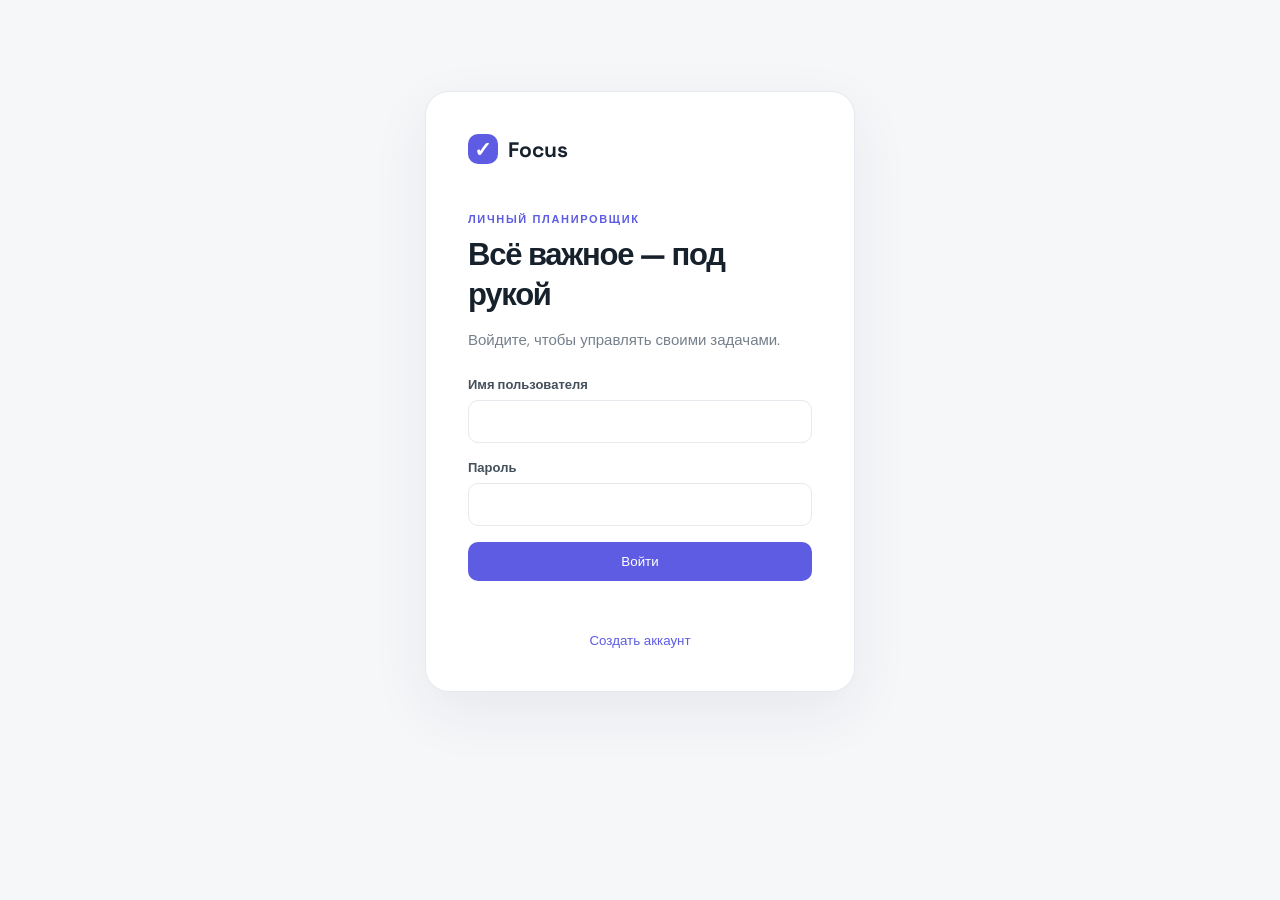
==== static/index.html @ 72bc014d "Add and integrate todo frontend" ====
<!doctype html>
<html lang="ru">
<head>
  <meta charset="UTF-8">
  <meta name="viewport" content="width=device-width, initial-scale=1">
  <title>Focus — задачи</title>
  <link rel="stylesheet" href="/static/styles.css">
</head>
<body>
  <main class="shell">
    <section id="auth-view" class="auth-card">
      <div class="brand"><span class="brand-mark">✓</span><span>Focus</span></div>
      <p class="eyebrow">личный планировщик</p>
      <h1 id="auth-title">Всё важное — под рукой</h1>
      <p class="muted" id="auth-subtitle">Войдите, чтобы управлять своими задачами.</p>
      <form id="auth-form" class="stack">
        <label>Имя пользователя<input id="auth-username" required autocomplete="username"></label>
        <label id="email-field" class="hidden">Email<input id="auth-email" type="email" autocomplete="email"></label>
        <label>Пароль<input id="auth-password" type="password" required minlength="3" autocomplete="current-password"></label>
        <button class="button primary" type="submit" id="auth-submit">Войти</button>
      </form>
      <p id="auth-error" class="error" role="alert"></p>
      <button class="link-button" id="auth-toggle" type="button">Создать аккаунт</button>
    </section>

    <section id="app-view" class="hidden">
      <header class="topbar">
        <div class="brand"><span class="brand-mark">✓</span><span>Focus</span></div>
        <div class="topbar-actions"><span id="user-name" class="user-name"></span><button id="logout" class="button ghost">Выйти</button></div>
      </header>
      <div class="app-grid">
        <section>
          <div class="page-heading">
            <div><p class="eyebrow">сегодня</p><h1>Мои задачи</h1></div>
            <button id="new-task" class="button primary">+ Новая задача</button>
          </div>
          <div class="stats"><div><strong id="total-count">0</strong><span>всего</span></div><div><strong id="open-count">0</strong><span>активных</span></div><div><strong id="done-count">0</strong><span>готово</span></div></div>
          <div class="toolbar"><div class="filters"><button class="filter active" data-filter="all">Все</button><button class="filter" data-filter="open">Активные</button><button class="filter" data-filter="done">Готовые</button></div><input id="search" class="search" type="search" placeholder="Поиск задач"></div>
          <p id="list-message" class="muted center"></p>
          <div id="task-list" class="task-list"></div>
        </section>
        <aside id="editor" class="editor-card hidden">
          <div class="editor-heading"><h2 id="editor-title">Новая задача</h2><button id="close-editor" class="icon-button" aria-label="Закрыть">×</button></div>
          <form id="task-form" class="stack">
            <label>Название<input id="task-name" required minlength="3" maxlength="80"></label>
            <label>Описание<textarea id="task-description" required minlength="3" maxlength="25" rows="3"></textarea></label>
            <label>Важность <span id="importance-value">5</span><input id="task-importance" type="range" min="0" max="10" value="5"></label>
            <label>Метка<input id="task-tag" maxlength="15" placeholder="например, работа"></label>
            <label>Цвет метки<select id="task-color"><option value="BLUE">Синий</option><option value="GREEN">Зелёный</option><option value="RED">Красный</option><option value="WHITE">Белый</option></select></label>
            <label class="checkbox"><input id="task-done" type="checkbox"> Выполнено</label>
            <button class="button primary" type="submit">Сохранить</button>
          </form>
          <p id="task-error" class="error" role="alert"></p>
        </aside>
      </div>
    </section>
  </main>
  <div id="toast" class="toast" role="status"></div>
  <script src="/static/app.js"></script>
</body>
</html>
---- static/styles.css ----
@import url('https://fonts.googleapis.com/css2?family=DM+Sans:wght@400;500;600;700&family=Space+Grotesk:wght@500;600;700&display=swap');
:root{--ink:#17212b;--muted:#75808c;--line:#e6e9ed;--paper:#fff;--bg:#f6f7f9;--accent:#5d5ce2;--accent-dark:#4847c6;--green:#24966b;--red:#df6262;--shadow:0 20px 60px #25304d12}
*{box-sizing:border-box}body{margin:0;background:var(--bg);color:var(--ink);font:15px 'DM Sans',sans-serif}.shell{max-width:1180px;margin:auto;padding:28px 32px}.hidden{display:none!important}.brand{display:flex;align-items:center;gap:10px;font:700 21px 'Space Grotesk',sans-serif}.brand-mark{display:grid;place-items:center;width:30px;height:30px;border-radius:10px;background:var(--accent);color:white}.muted{color:var(--muted);line-height:1.55}.eyebrow{margin:0 0 8px;color:var(--accent);font-size:11px;font-weight:700;letter-spacing:.15em;text-transform:uppercase}h1,h2{font-family:'Space Grotesk',sans-serif;margin:0}h1{font-size:38px;letter-spacing:-.04em}h2{font-size:20px}.auth-card{width:min(430px,100%);margin:7vh auto;padding:42px;background:var(--paper);border:1px solid var(--line);border-radius:24px;box-shadow:var(--shadow)}.auth-card .brand{margin-bottom:48px}.auth-card h1{font-size:31px;margin:6px 0}.stack{display:grid;gap:16px;margin-top:24px}label{display:grid;gap:7px;color:#44505c;font-weight:600;font-size:13px}input,textarea,select{width:100%;border:1px solid var(--line);border-radius:10px;padding:12px 13px;background:#fff;color:var(--ink);font:inherit;outline:none}input:focus,textarea:focus,select:focus{border-color:var(--accent);box-shadow:0 0 0 3px #5d5ce21c}textarea{resize:vertical}.button{border:0;border-radius:10px;padding:12px 18px;font:600 14px inherit;cursor:pointer;transition:.2s}.button.primary{background:var(--accent);color:#fff}.button.primary:hover{background:var(--accent-dark);transform:translateY(-1px)}.button.ghost{background:#fff;border:1px solid var(--line);color:var(--muted)}.link-button{display:block;margin:20px auto 0;border:0;background:transparent;color:var(--accent);cursor:pointer;font:600 13px inherit}.error{min-height:18px;margin:13px 0 0;color:var(--red);font-size:13px}.topbar{display:flex;align-items:center;justify-content:space-between;border-bottom:1px solid var(--line);padding-bottom:22px}.topbar-actions{display:flex;align-items:center;gap:15px}.user-name{color:var(--muted);font-size:14px}.app-grid{display:grid;grid-template-columns:minmax(0,1fr) 320px;gap:30px;padding-top:48px}.page-heading{display:flex;align-items:end;justify-content:space-between;margin-bottom:30px}.stats{display:flex;gap:10px;margin-bottom:30px}.stats div{min-width:110px;padding:15px 18px;background:#fff;border:1px solid var(--line);border-radius:13px}.stats strong,.stats span{display:block}.stats strong{font:700 24px 'Space Grotesk'}.stats span{margin-top:3px;color:var(--muted);font-size:12px}.toolbar{display:flex;justify-content:space-between;align-items:center;gap:18px;margin-bottom:18px}.filters{display:flex;gap:5px}.filter{border:0;background:transparent;color:var(--muted);padding:8px 11px;border-radius:8px;cursor:pointer;font:500 13px inherit}.filter.active{background:#e8e8fd;color:var(--accent);font-weight:700}.search{max-width:220px;padding:9px 12px}.task-list{display:grid;gap:10px}.task{display:grid;grid-template-columns:auto 1fr auto;align-items:start;gap:13px;padding:17px 18px;background:#fff;border:1px solid var(--line);border-radius:14px;transition:.2s}.task:hover{box-shadow:0 8px 26px #25304d0b}.task-check{margin-top:3px;width:19px;height:19px;accent-color:var(--accent);cursor:pointer}.task.done .task-name{text-decoration:line-through;color:#9aa3ad}.task-name{font-weight:700}.task-description{margin:5px 0 9px;color:var(--muted);font-size:13px}.tag{display:inline-block;padding:3px 8px;border-radius:5px;background:#e8e8fd;color:var(--accent);font-size:11px;font-weight:700}.tag.RED{background:#fde7e7;color:#c25151}.tag.GREEN{background:#e3f6ed;color:#23865f}.tag.WHITE{background:#f0f1f3;color:#69727c}.task-actions{display:flex;gap:4px}.icon-button{border:0;background:transparent;color:var(--muted);font-size:20px;cursor:pointer;line-height:1;padding:4px 7px}.icon-button:hover{color:var(--accent)}.editor-card{height:max-content;padding:24px;background:#fff;border:1px solid var(--line);border-radius:18px;box-shadow:var(--shadow)}.editor-heading{display:flex;justify-content:space-between;align-items:center}.editor-card .stack{margin-top:23px}.checkbox{display:flex;align-items:center;grid-template-columns:auto 1fr;gap:9px}.checkbox input{width:auto}.center{text-align:center}.toast{position:fixed;right:24px;bottom:24px;background:#17212b;color:white;padding:13px 17px;border-radius:10px;opacity:0;transform:translateY(10px);transition:.25s;pointer-events:none}.toast.show{opacity:1;transform:none}@media(max-width:800px){.shell{padding:20px 16px}.app-grid{grid-template-columns:1fr;padding-top:30px}.editor-card{grid-row:1}.page-heading{align-items:start;gap:15px;flex-direction:column}h1{font-size:32px}.toolbar{align-items:start;flex-direction:column}.search{max-width:none}.stats{overflow:auto}.auth-card{margin:3vh auto;padding:30px 24px}.auth-card .brand{margin-bottom:35px}}
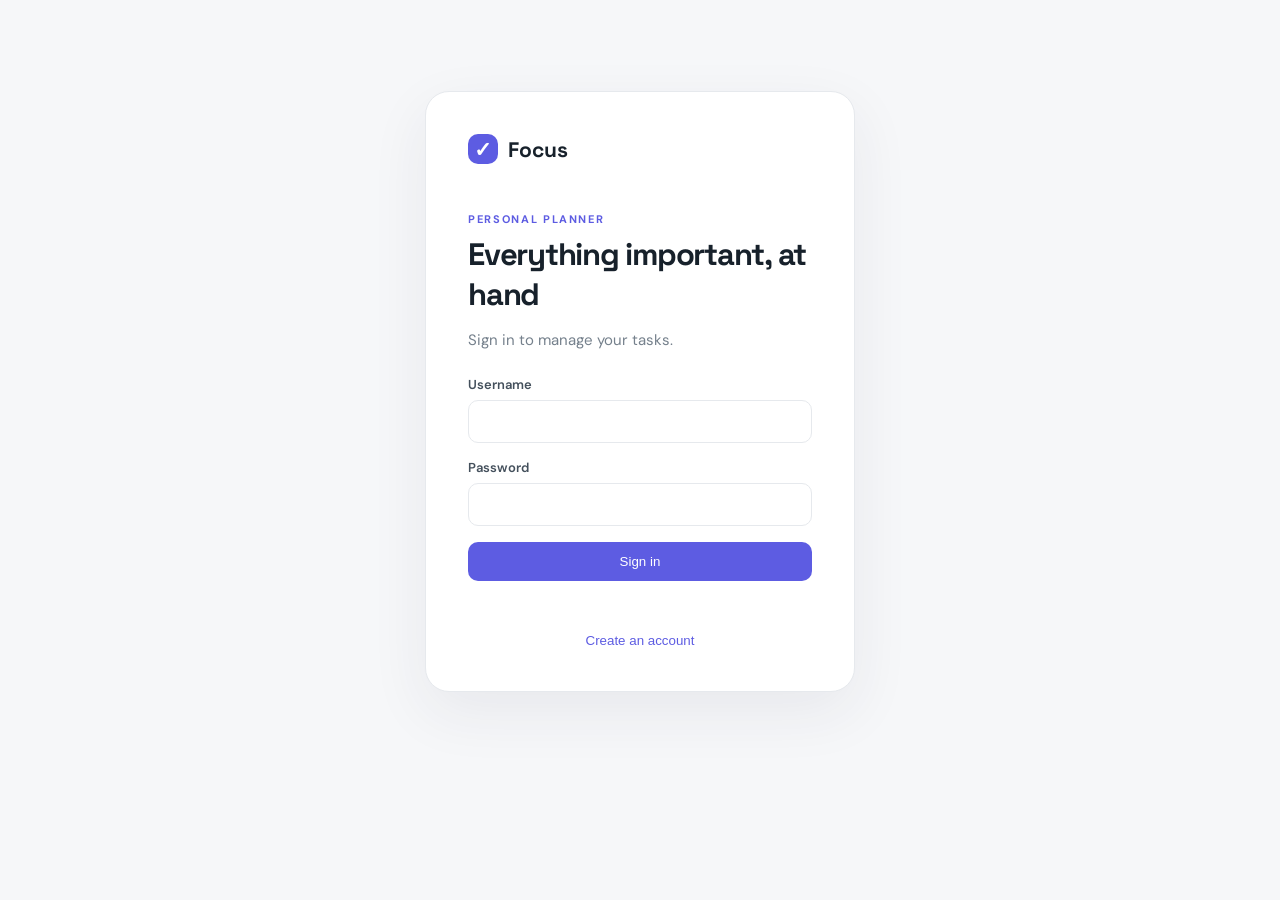
==== commit 4b169b42: "feat: enhance error handling and improve UI text for better user experience" ====
--- a/static/index.html
+++ b/static/index.html
@@ -3,52 +3,52 @@
 <head>
   <meta charset="UTF-8">
   <meta name="viewport" content="width=device-width, initial-scale=1">
-  <title>Focus — задачи</title>
+  <title>Focus — tasks</title>
   <link rel="stylesheet" href="/static/styles.css">
 </head>
 <body>
   <main class="shell">
     <section id="auth-view" class="auth-card">
       <div class="brand"><span class="brand-mark">✓</span><span>Focus</span></div>
-      <p class="eyebrow">личный планировщик</p>
-      <h1 id="auth-title">Всё важное — под рукой</h1>
-      <p class="muted" id="auth-subtitle">Войдите, чтобы управлять своими задачами.</p>
+      <p class="eyebrow">personal planner</p>
+      <h1 id="auth-title">Everything important, at hand</h1>
+      <p class="muted" id="auth-subtitle">Sign in to manage your tasks.</p>
       <form id="auth-form" class="stack">
-        <label>Имя пользователя<input id="auth-username" required autocomplete="username"></label>
+        <label>Username<input id="auth-username" required autocomplete="username"></label>
         <label id="email-field" class="hidden">Email<input id="auth-email" type="email" autocomplete="email"></label>
-        <label>Пароль<input id="auth-password" type="password" required minlength="3" autocomplete="current-password"></label>
-        <button class="button primary" type="submit" id="auth-submit">Войти</button>
+        <label>Password<input id="auth-password" type="password" required minlength="3" autocomplete="current-password"></label>
+        <button class="button primary" type="submit" id="auth-submit">Sign in</button>
       </form>
       <p id="auth-error" class="error" role="alert"></p>
-      <button class="link-button" id="auth-toggle" type="button">Создать аккаунт</button>
+      <button class="link-button" id="auth-toggle" type="button">Create an account</button>
     </section>
 
     <section id="app-view" class="hidden">
       <header class="topbar">
         <div class="brand"><span class="brand-mark">✓</span><span>Focus</span></div>
-        <div class="topbar-actions"><span id="user-name" class="user-name"></span><button id="logout" class="button ghost">Выйти</button></div>
+        <div class="topbar-actions"><span id="user-name" class="user-name"></span><button id="logout" class="button ghost">Sign out</button></div>
       </header>
       <div class="app-grid">
         <section>
           <div class="page-heading">
-            <div><p class="eyebrow">сегодня</p><h1>Мои задачи</h1></div>
-            <button id="new-task" class="button primary">+ Новая задача</button>
+            <div><p class="eyebrow">today</p><h1>My tasks</h1></div>
+            <button id="new-task" class="button primary">+ New task</button>
           </div>
-          <div class="stats"><div><strong id="total-count">0</strong><span>всего</span></div><div><strong id="open-count">0</strong><span>активных</span></div><div><strong id="done-count">0</strong><span>готово</span></div></div>
-          <div class="toolbar"><div class="filters"><button class="filter active" data-filter="all">Все</button><button class="filter" data-filter="open">Активные</button><button class="filter" data-filter="done">Готовые</button></div><input id="search" class="search" type="search" placeholder="Поиск задач"></div>
+          <div class="stats"><div><strong id="total-count">0</strong><span>total</span></div><div><strong id="open-count">0</strong><span>open</span></div><div><strong id="done-count">0</strong><span>completed</span></div></div>
+          <div class="toolbar"><div class="filters"><button class="filter active" data-filter="all">All</button><button class="filter" data-filter="open">Open</button><button class="filter" data-filter="done">Completed</button></div><input id="search" class="search" type="search" placeholder="Search tasks"></div>
           <p id="list-message" class="muted center"></p>
           <div id="task-list" class="task-list"></div>
         </section>
         <aside id="editor" class="editor-card hidden">
-          <div class="editor-heading"><h2 id="editor-title">Новая задача</h2><button id="close-editor" class="icon-button" aria-label="Закрыть">×</button></div>
+          <div class="editor-heading"><h2 id="editor-title">New task</h2><button id="close-editor" class="icon-button" aria-label="Close">×</button></div>
           <form id="task-form" class="stack">
-            <label>Название<input id="task-name" required minlength="3" maxlength="80"></label>
-            <label>Описание<textarea id="task-description" required minlength="3" maxlength="25" rows="3"></textarea></label>
-            <label>Важность <span id="importance-value">5</span><input id="task-importance" type="range" min="0" max="10" value="5"></label>
-            <label>Метка<input id="task-tag" maxlength="15" placeholder="например, работа"></label>
-            <label>Цвет метки<select id="task-color"><option value="BLUE">Синий</option><option value="GREEN">Зелёный</option><option value="RED">Красный</option><option value="WHITE">Белый</option></select></label>
-            <label class="checkbox"><input id="task-done" type="checkbox"> Выполнено</label>
-            <button class="button primary" type="submit">Сохранить</button>
+            <label>Task name<input id="task-name" required minlength="3" maxlength="80"></label>
+            <label>Description<textarea id="task-description" required minlength="3" maxlength="25" rows="3"></textarea></label>
+            <label>Importance <span id="importance-value">5</span><input id="task-importance" type="range" min="0" max="10" value="5"></label>
+            <label>Tag<input id="task-tag" maxlength="15" placeholder="for example, work"></label>
+            <label>Tag color<select id="task-color"><option value="BLUE">Blue</option><option value="GREEN">Green</option><option value="RED">Red</option><option value="WHITE">White</option></select></label>
+            <label class="checkbox"><input id="task-done" type="checkbox"> Completed</label>
+            <button class="button primary" type="submit">Save task</button>
           </form>
           <p id="task-error" class="error" role="alert"></p>
         </aside>
